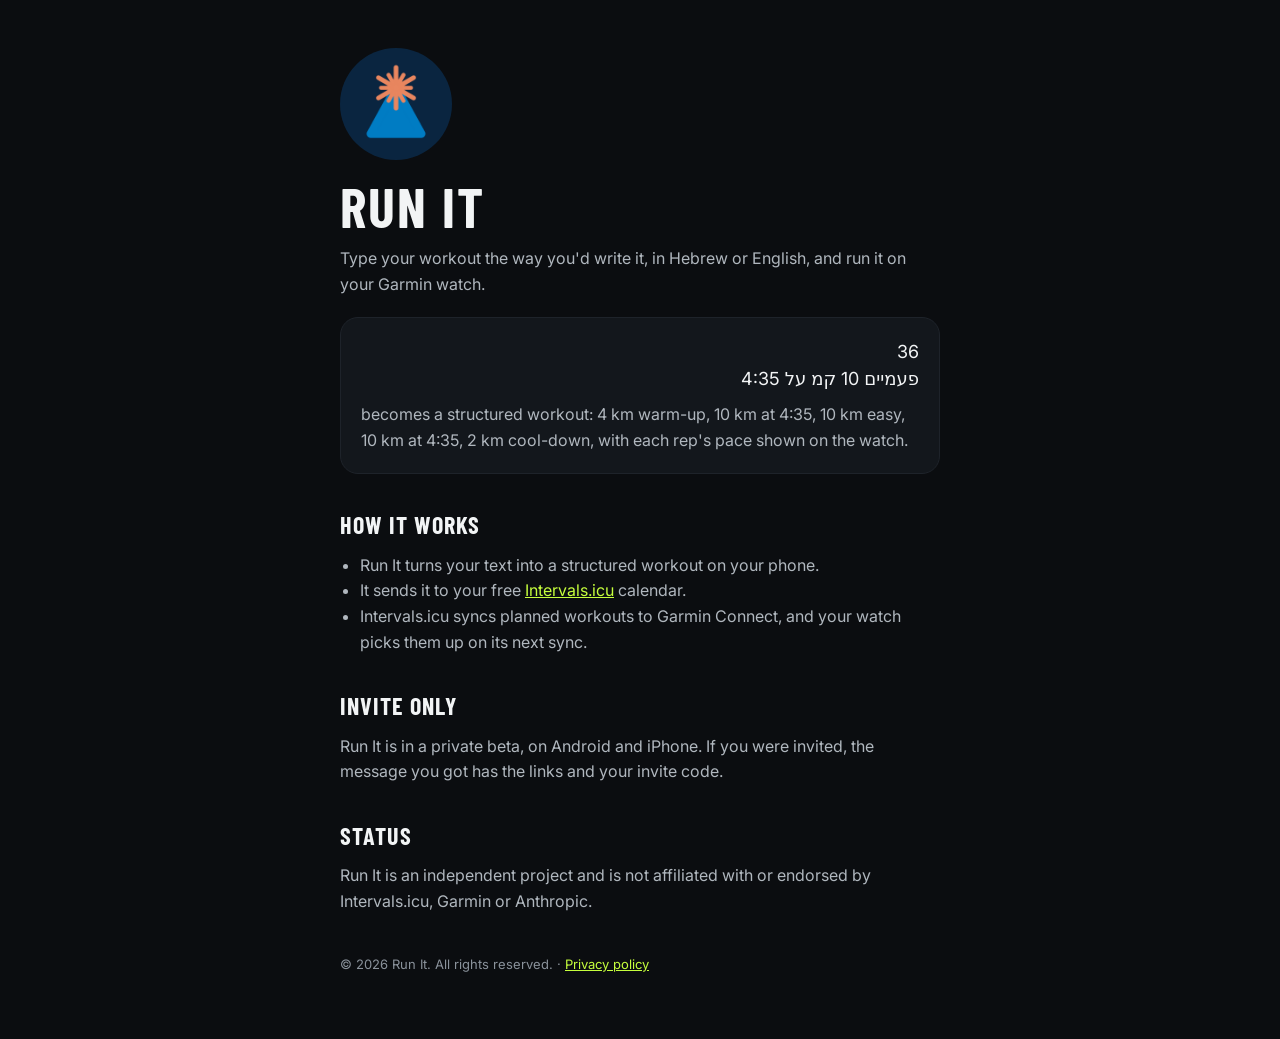
==== index.html @ babccff3 "Run It site: landing, privacy, share page and the iPhone web app at /app/ Co-Authored-By: Claude Opu" ====
<!doctype html>
<html lang="en"><head><meta charset="utf-8"><meta name="viewport" content="width=device-width, initial-scale=1"><link rel="preconnect" href="https://fonts.googleapis.com"><link href="https://fonts.googleapis.com/css2?family=Barlow+Condensed:wght@700&family=Inter:wght@400;600&display=swap" rel="stylesheet"><link rel="icon" href="/icon.png"><link rel="stylesheet" href="/style.css">
<title>Run It</title>
<meta name="description" content="Write running workouts as plain text on your phone and send them to your Garmin watch via Intervals.icu.">
<meta property="og:title" content="Run It"><meta property="og:description" content="Type your workout the way you'd write it. Run it on your Garmin."><meta property="og:image" content="https://run-it-app.github.io/icon.png">
</head><body><main>
<img class="logo" src="/icon.png" alt="Run It icon">
<h1>RUN IT</h1>
<p>Type your workout the way you'd write it, in Hebrew or English, and run it on your Garmin watch.</p>
<div class="card">
  <pre dir="rtl">36
פעמיים 10 קמ על 4:35</pre>
  <p style="margin-top:10px">becomes a structured workout: 4 km warm-up, 10 km at 4:35, 10 km easy, 10 km at 4:35, 2 km cool-down, with each rep's pace shown on the watch.</p>
</div>
<h2>How it works</h2>
<ul>
  <li>Run It turns your text into a structured workout on your phone.</li>
  <li>It sends it to your free <a href="https://intervals.icu">Intervals.icu</a> calendar.</li>
  <li>Intervals.icu syncs planned workouts to Garmin Connect, and your watch picks them up on its next sync.</li>
</ul>
<h2>Invite only</h2>
<p>Run It is in a private beta, on Android and iPhone. If you were invited, the message you got has the links and your invite code.</p>
<h2>Status</h2>
<p>Run It is an independent project and is not affiliated with or endorsed by Intervals.icu, Garmin or Anthropic.</p>
<footer>© 2026 Run It. All rights reserved. · <a href="/privacy/">Privacy policy</a></footer>
</main></body></html>
---- style.css ----
:root { --bg:#0B0D10; --card:#13171C; --line:#1E232A; --text:#F2F4F5; --soft:#B0B7BE; --muted:#8A929B; --accent:#C6FF3D; }
* { box-sizing:border-box; margin:0; padding:0; }
body { background:var(--bg); color:var(--text); font-family:Inter,system-ui,sans-serif; line-height:1.6; }
main { max-width:640px; margin:0 auto; padding:48px 20px 64px; }
h1,h2,.cond { font-family:'Barlow Condensed',system-ui,sans-serif; letter-spacing:.04em; }
h1 { font-size:56px; font-weight:700; line-height:1; margin:18px 0 12px; }
h2 { font-size:24px; font-weight:700; margin:32px 0 8px; text-transform:uppercase; }
p, li { color:var(--soft); font-size:16px; }
ul { padding-left:20px; }
a { color:var(--accent); }
.logo { width:112px; height:112px; border-radius:50%; display:block; }
.card { background:var(--card); border:1px solid var(--line); border-radius:18px; padding:20px; margin-top:20px; }
.btn { display:block; text-align:center; background:var(--accent); color:var(--bg); text-decoration:none; font-family:'Barlow Condensed',system-ui,sans-serif; font-weight:700; font-size:21px; letter-spacing:.1em; border-radius:14px; padding:15px; margin-top:16px; border:0; width:100%; cursor:pointer; }
.btn.ghost { background:transparent; color:var(--text); border:1px solid #2A3038; }
.eyebrow { font-family:'Barlow Condensed',system-ui,sans-serif; font-weight:700; letter-spacing:.14em; color:var(--muted); font-size:15px; text-transform:uppercase; }
pre { white-space:pre-wrap; font-family:Inter,system-ui,sans-serif; font-size:18px; line-height:1.5; color:var(--text); }
footer { margin-top:40px; color:var(--muted); font-size:13px; }
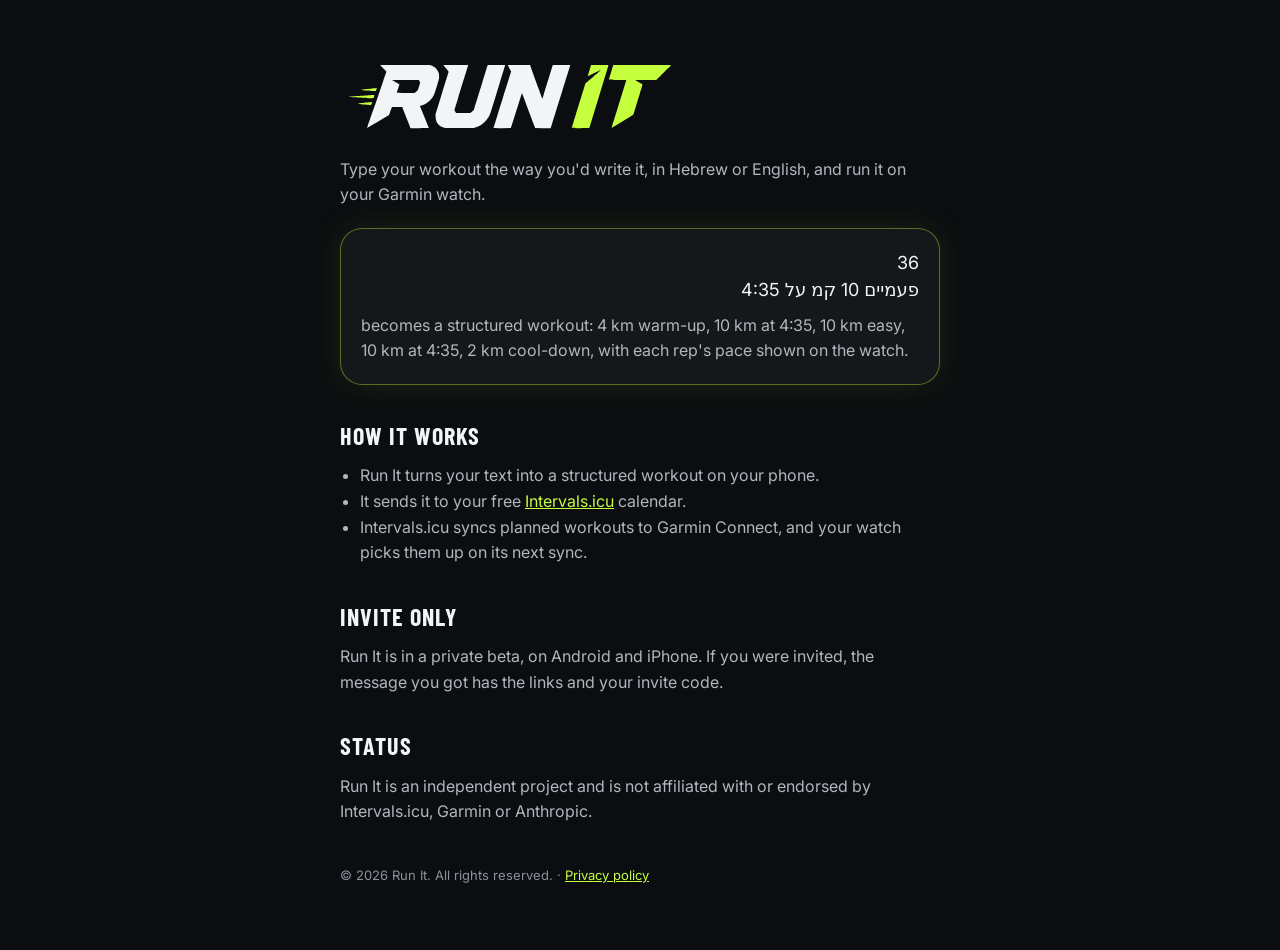
==== commit a30fa00c: "Site: the RUN IT wordmark and the Glass & glow design (glass cards, pill buttons, dark only) Co-Auth" ====
--- a/index.html
+++ b/index.html
@@ -1,13 +1,12 @@
 <!doctype html>
-<html lang="en"><head><meta charset="utf-8"><meta name="viewport" content="width=device-width, initial-scale=1"><link rel="preconnect" href="https://fonts.googleapis.com"><link href="https://fonts.googleapis.com/css2?family=Barlow+Condensed:wght@700&family=Inter:wght@400;600&display=swap" rel="stylesheet"><link rel="icon" href="/icon.png"><link rel="stylesheet" href="/style.css">
+<html lang="en"><head><meta charset="utf-8"><meta name="viewport" content="width=device-width, initial-scale=1"><link rel="preconnect" href="https://fonts.googleapis.com"><link href="https://fonts.googleapis.com/css2?family=Barlow+Condensed:wght@700&family=Inter:wght@400;600&display=swap" rel="stylesheet"><link rel="icon" href="/icon.png"><link rel="stylesheet" href="/style.css"><meta name="color-scheme" content="only dark">
 <title>Run It</title>
 <meta name="description" content="Write running workouts as plain text on your phone and send them to your Garmin watch via Intervals.icu.">
 <meta property="og:title" content="Run It"><meta property="og:description" content="Type your workout the way you'd write it. Run it on your Garmin."><meta property="og:image" content="https://run-it-app.github.io/icon.png">
 </head><body><main>
-<img class="logo" src="/icon.png" alt="Run It icon">
-<h1>RUN IT</h1>
+<h1 class="wordmark"><img src="/logo.svg" alt="RUN IT"></h1>
 <p>Type your workout the way you'd write it, in Hebrew or English, and run it on your Garmin watch.</p>
-<div class="card">
+<div class="card glow">
   <pre dir="rtl">36
 פעמיים 10 קמ על 4:35</pre>
   <p style="margin-top:10px">becomes a structured workout: 4 km warm-up, 10 km at 4:35, 10 km easy, 10 km at 4:35, 2 km cool-down, with each rep's pace shown on the watch.</p>
--- a/style.css
+++ b/style.css
@@ -1,4 +1,6 @@
-:root { --bg:#0B0D10; --card:#13171C; --line:#1E232A; --text:#F2F4F5; --soft:#B0B7BE; --muted:#8A929B; --accent:#C6FF3D; }
+/* Run It's design language, "Glass & glow" (docs/DESIGN.md in the app's repo): near-black, one lime accent,
+   see-through glass cards, pill buttons. Dark only. */
+:root { --bg:#0B0D10; --glass:rgba(255,255,255,.045); --line:rgba(255,255,255,.08); --raised:#171C22; --text:#F2F4F5; --soft:#B0B7BE; --muted:#8A929B; --accent:#C6FF3D; --accent-dim:#4E6618; --glow-border:rgba(198,255,61,.38); color-scheme:only dark; }
 * { box-sizing:border-box; margin:0; padding:0; }
 body { background:var(--bg); color:var(--text); font-family:Inter,system-ui,sans-serif; line-height:1.6; }
 main { max-width:640px; margin:0 auto; padding:48px 20px 64px; }
@@ -8,10 +10,15 @@
 p, li { color:var(--soft); font-size:16px; }
 ul { padding-left:20px; }
 a { color:var(--accent); }
-.logo { width:112px; height:112px; border-radius:50%; display:block; }
-.card { background:var(--card); border:1px solid var(--line); border-radius:18px; padding:20px; margin-top:20px; }
-.btn { display:block; text-align:center; background:var(--accent); color:var(--bg); text-decoration:none; font-family:'Barlow Condensed',system-ui,sans-serif; font-weight:700; font-size:21px; letter-spacing:.1em; border-radius:14px; padding:15px; margin-top:16px; border:0; width:100%; cursor:pointer; }
-.btn.ghost { background:transparent; color:var(--text); border:1px solid #2A3038; }
+.wordmark { margin:8px 0 20px; }
+.wordmark img { display:block; width:min(100%, 340px); height:auto; }
+.wordmark-sm { display:block; height:30px; width:auto; }
+.logo { width:112px; height:112px; border-radius:24px; display:block; }
+.card { background:var(--glass); border:1px solid var(--line); border-radius:22px; padding:20px; margin-top:20px; }
+/* The one lit thing on a page. */
+.card.glow { border-color:var(--glow-border); box-shadow:0 0 36px rgba(198,255,61,.10); }
+.btn { display:block; text-align:center; background:var(--accent); color:var(--bg); text-decoration:none; font-family:'Barlow Condensed',system-ui,sans-serif; font-weight:700; font-size:21px; letter-spacing:.1em; border-radius:999px; padding:15px; margin-top:16px; border:0; width:100%; cursor:pointer; box-shadow:0 8px 24px rgba(198,255,61,.18); }
+.btn.ghost { background:var(--glass); color:var(--text); border:1px solid var(--line); box-shadow:none; }
 .eyebrow { font-family:'Barlow Condensed',system-ui,sans-serif; font-weight:700; letter-spacing:.14em; color:var(--muted); font-size:15px; text-transform:uppercase; }
 pre { white-space:pre-wrap; font-family:Inter,system-ui,sans-serif; font-size:18px; line-height:1.5; color:var(--text); }
 footer { margin-top:40px; color:var(--muted); font-size:13px; }
